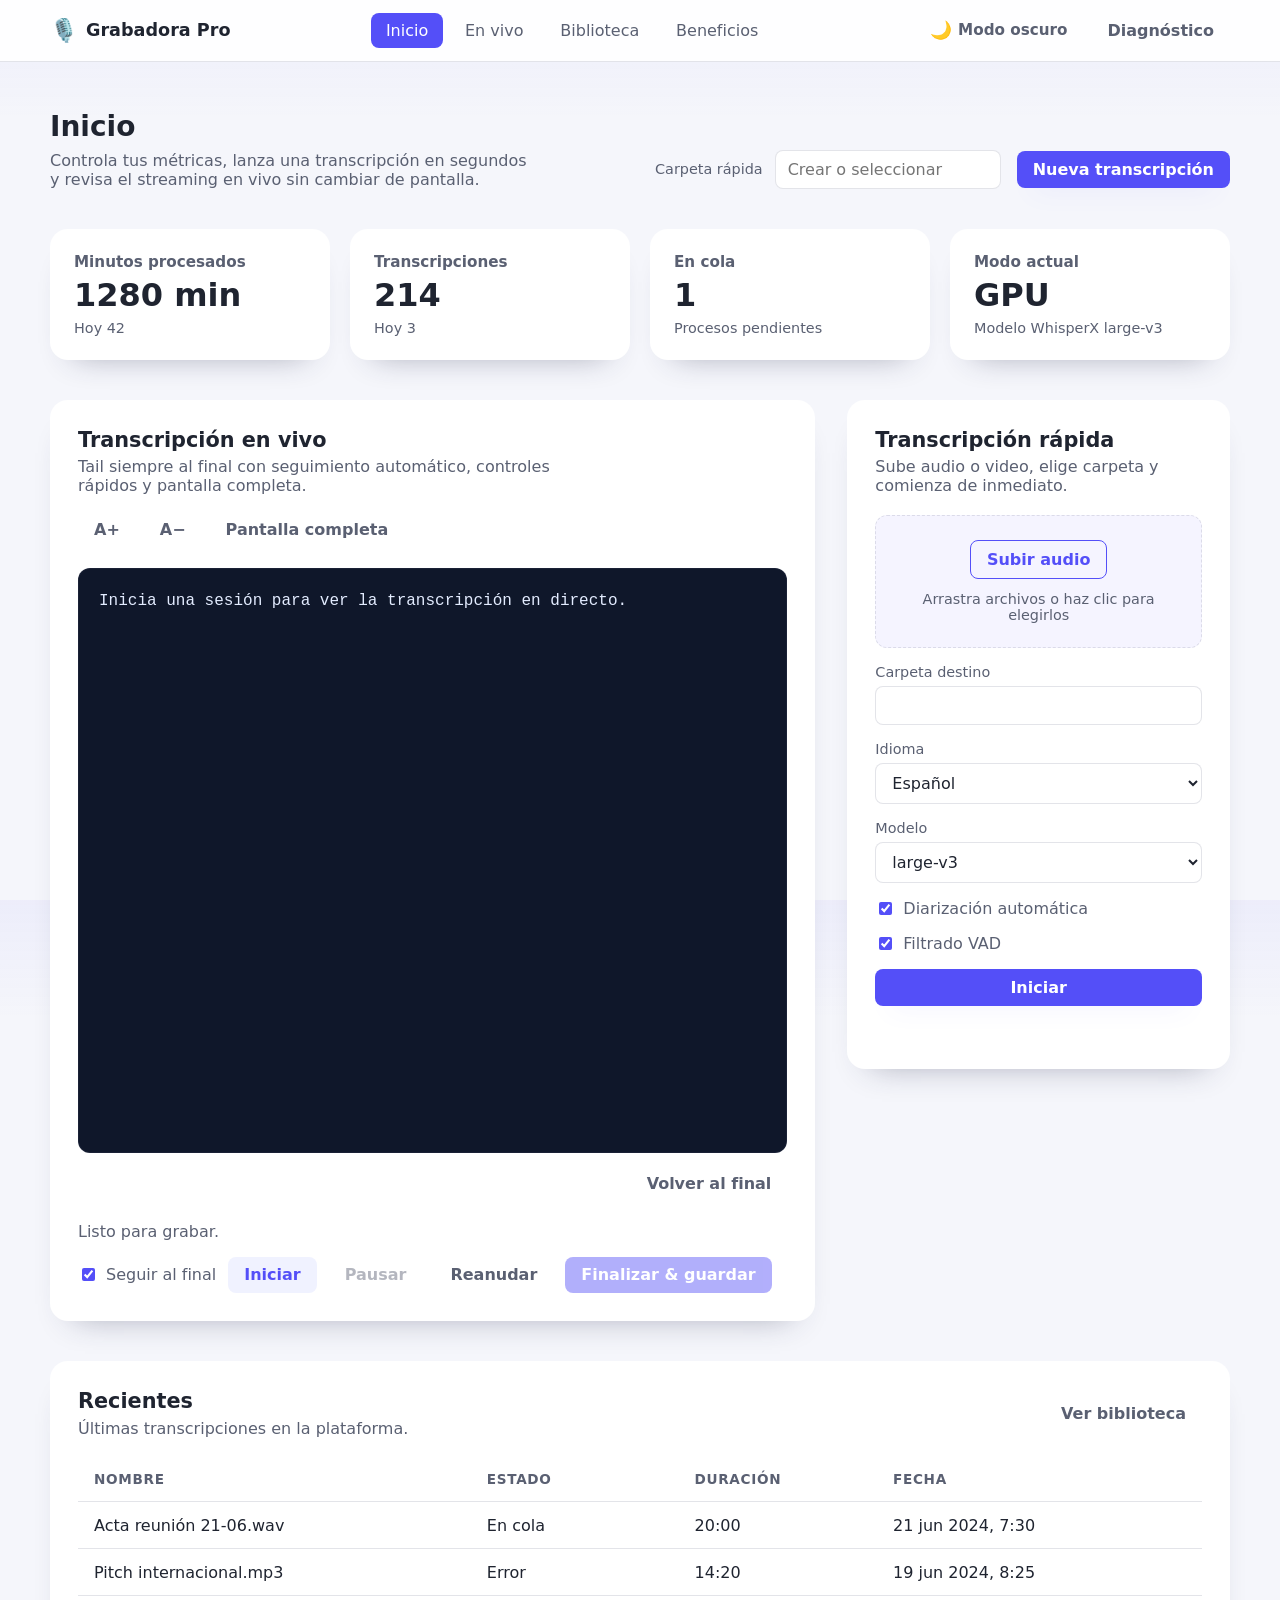
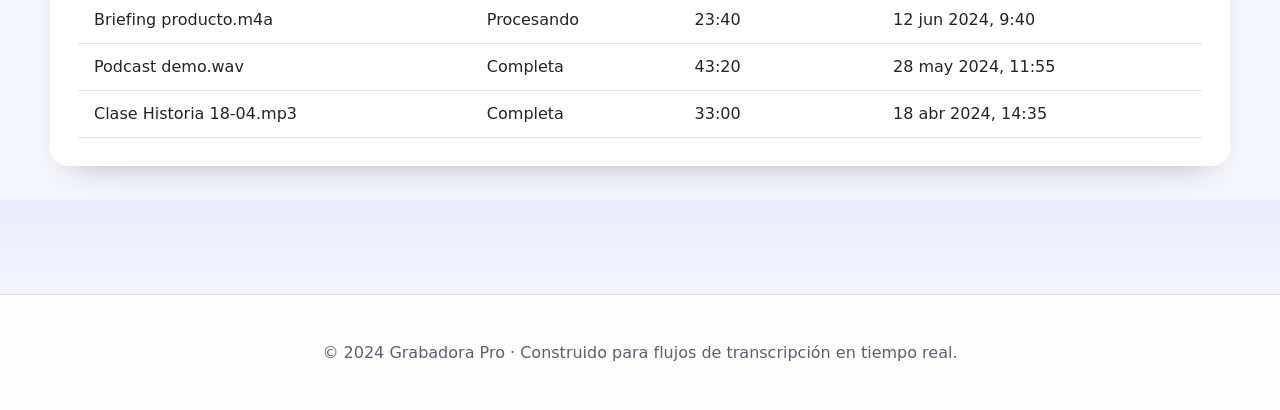
==== frontend/index.html @ df3595b2 "Harden live controls wiring" ====
<!DOCTYPE html>
<html lang="es">
  <head>
    <meta charset="UTF-8" />
    <meta name="viewport" content="width=device-width, initial-scale=1" />
    <title>Grabadora Pro</title>
    <script>
      (function () {
        try {
          var stored = localStorage.getItem('grabadora:theme');
          var prefers = window.matchMedia('(prefers-color-scheme: dark)').matches;
          var theme = stored || (prefers ? 'dark' : 'light');
          if (theme === 'dark') {
            document.documentElement.classList.add('dark');
          } else {
            document.documentElement.classList.remove('dark');
          }
          document.documentElement.dataset.theme = theme;
        } catch (error) {
          document.documentElement.dataset.theme = 'light';
        }
      })();
    </script>
    <link rel="stylesheet" href="styles.css" />
  </head>
  <body>
    <header class="topbar">
      <div class="container topbar__inner">
        <button class="brand" data-route-target="home" type="button" aria-label="Volver al inicio">
          <span class="brand__mark" aria-hidden="true">🎙️</span>
          <span class="brand__name">Grabadora Pro</span>
        </button>
        <nav class="topbar__nav" aria-label="Navegación principal">
          <button class="nav-btn is-active" data-route-target="home" type="button">Inicio</button>
          <button class="nav-btn" data-route-target="live" type="button">En vivo</button>
          <button class="nav-btn" data-route-target="library" type="button">Biblioteca</button>
          <button class="nav-btn" data-route-target="benefits" type="button">Beneficios</button>
        </nav>
        <div class="topbar__extra">
          <button
            class="btn btn--ghost topbar__theme"
            id="theme-toggle"
            type="button"
            aria-pressed="false"
            aria-label="Cambiar tema"
          >
            <span class="theme-toggle__icon" data-theme-icon aria-hidden="true">🌙</span>
            <span class="theme-toggle__label" data-theme-label>Modo oscuro</span>
          </button>
          <button class="btn btn--ghost" id="open-diagnostics" type="button">Diagnóstico</button>
        </div>
      </div>
    </header>

    <main class="main">
      <section class="view view--active" data-route="home">
        <div class="container stack-lg">
          <header class="view-header">
            <div>
              <h1 class="view-title">Inicio</h1>
              <p class="view-subtitle">
                Controla tus métricas, lanza una transcripción en segundos y revisa el streaming en vivo sin cambiar de pantalla.
              </p>
            </div>
            <div class="view-header__actions">
              <label class="field field--inline" for="quick-folder">
                <span class="field__label">Carpeta rápida</span>
                <input
                  id="quick-folder"
                  class="field__input"
                  type="text"
                  list="folder-options"
                  placeholder="Crear o seleccionar"
                  autocomplete="off"
                />
              </label>
              <button class="btn btn--primary" id="home-new-transcription" type="button">Nueva transcripción</button>
            </div>
          </header>

          <section class="stats" aria-label="Estadísticas generales">
            <article class="stat-card">
              <h2 class="stat-card__label">Minutos procesados</h2>
              <p class="stat-card__value" data-stat="totalMinutes">—</p>
              <p class="stat-card__meta">Hoy <span data-stat="todayMinutes">—</span></p>
            </article>
            <article class="stat-card">
              <h2 class="stat-card__label">Transcripciones</h2>
              <p class="stat-card__value" data-stat="totalCount">—</p>
              <p class="stat-card__meta">Hoy <span data-stat="todayCount">—</span></p>
            </article>
            <article class="stat-card">
              <h2 class="stat-card__label">En cola</h2>
              <p class="stat-card__value" data-stat="queue">—</p>
              <p class="stat-card__meta">Procesos pendientes</p>
            </article>
            <article class="stat-card">
              <h2 class="stat-card__label">Modo actual</h2>
              <p class="stat-card__value" data-stat="mode">—</p>
              <p class="stat-card__meta">Modelo <span data-stat="model">—</span></p>
            </article>
          </section>

          <div class="home-grid">
            <article class="panel live-panel" id="home-live-panel" aria-labelledby="home-live-heading">
              <header class="panel__header">
                <div>
                  <h2 class="panel__title" id="home-live-heading">Transcripción en vivo</h2>
                  <p class="panel__subtitle">
                    Tail siempre al final con seguimiento automático, controles rápidos y pantalla completa.
                  </p>
                </div>
                <div class="panel__actions">
                  <button class="btn btn--ghost" type="button" id="home-live-font-increase" aria-label="Aumentar texto">A+</button>
                  <button class="btn btn--ghost" type="button" id="home-live-font-decrease" aria-label="Reducir texto">A−</button>
                  <button class="btn btn--ghost" type="button" id="home-live-fullscreen" data-fullscreen-target="home-live-panel">
                    Pantalla completa
                  </button>
                </div>
              </header>
              <div class="live-panel__body">
                <div class="live-tail" id="home-live-tail" data-tail>
                  <pre class="live-tail__text" id="home-live-text">Inicia una sesión para ver la transcripción en directo.</pre>
                </div>
                <button class="btn btn--ghost live-return" id="home-live-return" type="button" hidden>Volver al final</button>
              </div>
              <footer class="live-panel__footer">
                <div class="live-panel__status" id="home-live-status">Listo para grabar.</div>
                <div class="live-panel__controls">
                  <label class="toggle" for="home-live-follow">
                    <input id="home-live-follow" type="checkbox" checked />
                    <span>Seguir al final</span>
                  </label>
                  <button class="btn btn--secondary" id="home-live-start" data-live-control="start" type="button">
                    Iniciar
                  </button>
                  <button class="btn btn--ghost" id="home-live-pause" data-live-control="pause" type="button" disabled>
                    Pausar
                  </button>
                  <button class="btn btn--ghost" id="home-live-resume" data-live-control="resume" type="button" hidden>
                    Reanudar
                  </button>
                  <button class="btn btn--primary" id="home-live-finish" data-live-control="finish" type="button" disabled>
                    Finalizar &amp; guardar
                  </button>
                </div>
              </footer>
            </article>

            <aside class="panel upload-panel" aria-labelledby="upload-heading">
              <header class="panel__header">
                <div>
                  <h2 class="panel__title" id="upload-heading">Transcripción rápida</h2>
                  <p class="panel__subtitle">Sube audio o video, elige carpeta y comienza de inmediato.</p>
                </div>
              </header>
              <form class="upload-form" id="upload-form">
                <div class="dropzone" id="upload-dropzone">
                  <input id="upload-input" type="file" accept="audio/*,video/*" hidden multiple />
                  <button class="btn btn--outline" id="upload-trigger" type="button">Subir audio</button>
                  <p class="dropzone__hint">Arrastra archivos o haz clic para elegirlos</p>
                </div>
                <ul class="upload-list" id="upload-file-list" hidden></ul>
                <div class="field">
                  <label class="field__label" for="upload-folder">Carpeta destino</label>
                  <input id="upload-folder" class="field__input" type="text" list="folder-options" required />
                </div>
                <div class="field-grid">
                  <label class="field">
                    <span class="field__label">Idioma</span>
                    <select id="upload-language" class="field__input">
                      <option value="">Automático</option>
                      <option value="es" selected>Español</option>
                      <option value="en">Inglés</option>
                    </select>
                  </label>
                  <label class="field">
                    <span class="field__label">Modelo</span>
                    <select id="upload-model" class="field__input">
                      <option value="large-v3" selected>large-v3</option>
                      <option value="small">small</option>
                    </select>
                  </label>
                </div>
                <label class="toggle" for="upload-diarization">
                  <input id="upload-diarization" type="checkbox" checked />
                  <span>Diarización automática</span>
                </label>
                <label class="toggle" for="upload-vad">
                  <input id="upload-vad" type="checkbox" checked />
                  <span>Filtrado VAD</span>
                </label>
                <button class="btn btn--primary" type="submit">Iniciar</button>
                <progress
                  id="upload-progress"
                  class="upload-progress"
                  value="0"
                  max="100"
                  aria-label="Progreso de subida"
                  hidden
                ></progress>
                <div class="form-feedback" id="upload-feedback" role="status"></div>
              </form>
            </aside>
          </div>

          <section class="panel recent-panel" aria-labelledby="recent-heading">
            <header class="panel__header">
              <div>
                <h2 class="panel__title" id="recent-heading">Recientes</h2>
                <p class="panel__subtitle">Últimas transcripciones en la plataforma.</p>
              </div>
              <button class="btn btn--ghost" type="button" data-route-target="library">Ver biblioteca</button>
            </header>
            <div class="table-wrapper">
              <table class="table" aria-describedby="recent-heading">
                <thead>
                  <tr>
                    <th scope="col">Nombre</th>
                    <th scope="col">Estado</th>
                    <th scope="col">Duración</th>
                    <th scope="col">Fecha</th>
                  </tr>
                </thead>
                <tbody id="recent-table-body">
                  <tr>
                    <td colspan="4">No hay transcripciones recientes.</td>
                  </tr>
                </tbody>
              </table>
            </div>
          </section>
        </div>
      </section>

      <section class="view" data-route="library" hidden>
        <div class="container library-grid">
          <header class="view-header">
            <div>
              <nav class="breadcrumbs" aria-label="Rastro de navegación">
                <ol id="library-breadcrumbs">
                  <li><button class="link" type="button" data-route-target="home">Inicio</button></li>
                  <li aria-current="page">Biblioteca</li>
                </ol>
              </nav>
              <h1 class="view-title">Biblioteca</h1>
              <p class="view-subtitle">Explora carpetas, filtra procesos y organiza tus transcripciones.</p>
            </div>
            <div class="view-header__actions">
              <button class="btn btn--primary" id="library-create-folder" type="button">Crear carpeta</button>
              <button class="btn btn--ghost" id="library-rename-folder" type="button">Renombrar</button>
              <button class="btn btn--ghost" id="library-move-folder" type="button">Mover</button>
              <button class="btn btn--destructive" id="library-delete-folder" type="button">Eliminar</button>
            </div>
          </header>

          <div class="library-columns">
            <aside class="panel" aria-label="Árbol de carpetas">
              <header class="panel__header">
                <h2 class="panel__title">Carpetas</h2>
                <p class="panel__subtitle">Selecciona o crea una nueva carpeta.</p>
              </header>
              <div class="folder-tree" id="folder-tree">No hay carpetas disponibles.</div>
            </aside>

            <div class="library-content">
              <section class="panel" aria-labelledby="library-filters-heading">
                <header class="panel__header">
                  <h2 class="panel__title" id="library-filters-heading">Filtros</h2>
                </header>
                <div class="filter-grid">
                  <label class="field">
                    <span class="field__label">Estado</span>
                    <select id="filter-status" class="field__input">
                      <option value="all">Todos</option>
                      <option value="queued">En cola</option>
                      <option value="processing">Procesando</option>
                      <option value="completed">Completa</option>
                      <option value="error">Error</option>
                    </select>
                  </label>
                  <label class="field">
                    <span class="field__label">Idioma</span>
                    <select id="filter-language" class="field__input">
                      <option value="all">Todos</option>
                      <option value="es">Español</option>
                      <option value="en">Inglés</option>
                    </select>
                  </label>
                  <label class="field">
                    <span class="field__label">Modelo</span>
                    <select id="filter-model" class="field__input">
                      <option value="all">Todos</option>
                      <option value="large-v3">large-v3</option>
                      <option value="small">small</option>
                    </select>
                  </label>
                  <label class="field">
                    <span class="field__label">Buscar</span>
                    <input id="filter-search" class="field__input" type="search" placeholder="Nombre o carpeta" />
                  </label>
                </div>
              </section>

              <section class="panel" aria-labelledby="library-table-heading">
                <header class="panel__header">
                  <div>
                    <h2 class="panel__title" id="library-table-heading">Transcripciones</h2>
                    <p class="panel__subtitle">Listado maestro-detalle con acciones rápidas.</p>
                  </div>
                </header>
                <div class="table-wrapper">
                  <table class="table" aria-describedby="library-table-heading">
                    <thead>
                      <tr>
                        <th scope="col">Nombre</th>
                        <th scope="col">Estado</th>
                        <th scope="col">Duración</th>
                        <th scope="col">Fecha</th>
                        <th scope="col">Carpeta</th>
                        <th scope="col">Acciones</th>
                      </tr>
                    </thead>
                    <tbody id="library-table-body">
                      <tr>
                        <td colspan="6">No hay transcripciones para mostrar.</td>
                      </tr>
                    </tbody>
                  </table>
                </div>
              </section>
            </div>
          </div>
        </div>
      </section>

      <section class="view" data-route="live" hidden>
        <div class="container stack-lg">
          <header class="view-header">
            <div>
              <h1 class="view-title">Centro en vivo</h1>
              <p class="view-subtitle">Configura idioma, modelo y carpeta destino mientras visualizas el tail en tiempo real.</p>
            </div>
          </header>

          <div class="live-screen">
            <section class="panel live-config" aria-labelledby="live-config-heading">
              <header class="panel__header">
                <h2 class="panel__title" id="live-config-heading">Configuración</h2>
              </header>
              <div class="field-grid">
                <label class="field">
                  <span class="field__label">Idioma</span>
                  <select id="live-language" class="field__input">
                    <option value="">Automático</option>
                    <option value="es" selected>Español</option>
                    <option value="en">Inglés</option>
                  </select>
                </label>
                <label class="field">
                  <span class="field__label">Modelo</span>
                  <select id="live-model" class="field__input">
                    <option value="large-v3" selected>large-v3</option>
                    <option value="small">small</option>
                  </select>
                </label>
                <label class="field">
                  <span class="field__label">GPU/CPU</span>
                  <select id="live-device" class="field__input">
                    <option value="gpu" selected>GPU</option>
                    <option value="cpu">CPU</option>
                  </select>
                </label>
                <label class="field">
                  <span class="field__label">Carpeta destino</span>
                  <input id="live-folder" class="field__input" type="text" list="folder-options" />
                </label>
              </div>
              <div class="live-kpis">
                <div>
                  <span class="live-kpis__label">Palabras/min</span>
                  <span class="live-kpis__value" data-live-kpi="wpm">0</span>
                </div>
                <div>
                  <span class="live-kpis__label">Latencia</span>
                  <span class="live-kpis__value" data-live-kpi="latency">0 ms</span>
                </div>
                <div>
                  <span class="live-kpis__label">Chunks perdidos</span>
                  <span class="live-kpis__value" data-live-kpi="dropped">0</span>
                </div>
              </div>
              <div class="live-config__actions">
                <button class="btn btn--secondary" id="live-start" type="button">Iniciar</button>
                <button class="btn btn--ghost" id="live-pause" type="button" disabled>Pausar</button>
                <button class="btn btn--ghost" id="live-resume" type="button" hidden>Reanudar</button>
                <button class="btn btn--primary" id="live-finish" type="button" disabled>Finalizar &amp; guardar</button>
              </div>
            </section>

            <section class="panel live-view" id="live-view" aria-labelledby="live-view-heading">
              <header class="panel__header">
                <div>
                  <h2 class="panel__title" id="live-view-heading">Visor en vivo</h2>
                  <p class="panel__subtitle">Seguimiento automático con control de segmentos visibles.</p>
                </div>
                <div class="panel__actions">
                  <label class="field field--inline" for="live-tail-size">
                    <span class="field__label">Segmentos</span>
                    <select id="live-tail-size" class="field__input field__input--sm">
                      <option value="50">50</option>
                      <option value="200" selected>200</option>
                      <option value="500">500</option>
                      <option value="1000">1000</option>
                    </select>
                  </label>
                  <button class="btn btn--ghost" type="button" id="live-font-plus" aria-label="Aumentar texto">A+</button>
                  <button class="btn btn--ghost" type="button" id="live-font-minus" aria-label="Reducir texto">A−</button>
                  <button class="btn btn--ghost" type="button" id="live-fullscreen" data-fullscreen-target="live-view">
                    Pantalla completa
                  </button>
                </div>
              </header>
              <div class="live-view__body">
                <div class="live-tail" id="live-stream" data-tail>
                  <pre class="live-tail__text" id="live-stream-text">Conecta el micro para comenzar.</pre>
                </div>
                <button class="btn btn--ghost live-return" id="live-return" type="button" hidden>Volver al final</button>
              </div>
              <footer class="live-view__footer">
                <label class="toggle" for="live-follow">
                  <input id="live-follow" type="checkbox" checked />
                  <span>Seguir al final</span>
                </label>
              </footer>
            </section>
          </div>
        </div>
      </section>

      <section class="view" data-route="job" hidden>
        <div class="container stack-lg">
          <header class="view-header">
            <div>
              <nav class="breadcrumbs" aria-label="Rastro de navegación">
                <ol id="job-breadcrumbs">
                  <li><button class="link" type="button" data-route-target="home">Inicio</button></li>
                  <li><button class="link" type="button" data-route-target="library">Biblioteca</button></li>
                  <li aria-current="page">Detalle</li>
                </ol>
              </nav>
              <h1 class="view-title" id="job-title">Selecciona un proceso</h1>
              <p class="view-subtitle" id="job-subtitle">Verás aquí el texto consolidado y sus acciones.</p>
            </div>
            <div class="view-header__actions">
              <button class="btn btn--ghost" id="job-move" type="button" disabled>Mover carpeta</button>
            </div>
          </header>

          <div class="job-grid">
            <section class="panel job-text" aria-labelledby="job-text-heading">
              <header class="panel__header">
                <div>
                  <h2 class="panel__title" id="job-text-heading">Texto completo</h2>
                  <p class="panel__subtitle">Streaming incremental con seguimiento automático.</p>
                </div>
                <div class="panel__actions">
                  <label class="field field--inline" for="job-tail-size">
                    <span class="field__label">Segmentos</span>
                    <select id="job-tail-size" class="field__input field__input--sm">
                      <option value="50">50</option>
                      <option value="200" selected>200</option>
                      <option value="500">500</option>
                      <option value="1000">1000</option>
                    </select>
                  </label>
                </div>
              </header>
              <div class="job-text__body">
                <div class="live-tail job-tail" id="job-tail" data-tail>
                  <pre class="live-tail__text" id="job-text-content">Elige una transcripción para verla aquí.</pre>
                </div>
                <button class="btn btn--ghost live-return" id="job-return" type="button" hidden>Volver al final</button>
              </div>
              <footer class="job-text__footer">
                <label class="toggle" for="job-follow">
                  <input id="job-follow" type="checkbox" checked />
                  <span>Seguir al final</span>
                </label>
                <div class="job-actions">
                  <button class="btn btn--secondary" id="job-copy" type="button" disabled>Copiar texto</button>
                  <button class="btn btn--ghost" id="job-download-txt" type="button" disabled>Descargar .txt</button>
                  <button class="btn btn--ghost" id="job-download-srt" type="button" disabled>Descargar .srt</button>
                  <button class="btn btn--ghost" id="job-export-md" type="button" disabled>Exportar Markdown</button>
                </div>
              </footer>
            </section>

            <aside class="panel job-meta" aria-labelledby="job-meta-heading">
              <header class="panel__header">
                <h2 class="panel__title" id="job-meta-heading">Metadatos</h2>
              </header>
              <dl class="meta-grid" id="job-meta">
                <div>
                  <dt>Estado</dt>
                  <dd id="job-status">—</dd>
                </div>
                <div>
                  <dt>Carpeta</dt>
                  <dd id="job-folder">—</dd>
                </div>
                <div>
                  <dt>Duración</dt>
                  <dd id="job-duration">—</dd>
                </div>
                <div>
                  <dt>Idioma</dt>
                  <dd id="job-language">—</dd>
                </div>
                <div>
                  <dt>Modelo</dt>
                  <dd id="job-model">—</dd>
                </div>
                <div>
                  <dt>WER estimada</dt>
                  <dd id="job-wer">—</dd>
                </div>
              </dl>
              <div class="job-links">
                <a class="link" id="job-audio" href="#" target="_blank" rel="noopener" hidden>Audio original</a>
                <a class="link" id="job-logs" href="#" target="_blank" rel="noopener" hidden>Ver logs</a>
              </div>
            </aside>
          </div>
        </div>
      </section>

      <section class="view" data-route="benefits" hidden>
        <div class="container stack-lg">
          <header class="view-header">
            <div>
              <h1 class="view-title">Beneficios</h1>
              <p class="view-subtitle">Conoce el valor de los planes premium y extras de productividad.</p>
            </div>
          </header>
          <section class="panel" aria-labelledby="benefits-heading">
            <header class="panel__header">
              <h2 class="panel__title" id="benefits-heading">Planes y ventajas</h2>
            </header>
            <ul class="benefits-list" id="benefits-list">
              <li>Resúmenes IA listos para compartir.</li>
              <li>Exportaciones en Markdown, TXT y SRT con un clic.</li>
              <li>Colaboración con carpetas compartidas y enlaces seguros.</li>
            </ul>
          </section>
          <section class="panel" aria-labelledby="pricing-heading">
            <header class="panel__header">
              <h2 class="panel__title" id="pricing-heading">Servicios premium disponibles</h2>
              <p class="panel__subtitle">
                Recupera los planes Estudiante, Starter y Pro con todas sus ventajas y compártelos con tu equipo.
              </p>
            </header>
            <div class="pricing-grid" id="pricing-grid" role="list"></div>
          </section>
          <section class="panel" aria-labelledby="prompt-heading">
            <header class="panel__header">
              <div>
                <h2 class="panel__title" id="prompt-heading">Prompt recomendado para mejoras</h2>
                <p class="panel__subtitle">
                  Copia este prompt cuando necesites que Codex mantenga la app al día con los requerimientos críticos.
                </p>
              </div>
              <div class="panel__actions">
                <button class="btn btn--ghost" id="copy-prompt" type="button">Copiar prompt</button>
              </div>
            </header>
            <textarea
              id="codex-prompt"
              class="prompt-text"
              rows="12"
              readonly
              aria-label="Prompt listo para copiar"
            ></textarea>
          </section>
        </div>
      </section>
    </main>

    <footer class="footer">
      <div class="container">
        <p>© 2024 Grabadora Pro · Construido para flujos de transcripción en tiempo real.</p>
      </div>
    </footer>

    <datalist id="folder-options"></datalist>

    <template id="folder-node-template">
      <details class="folder-node">
        <summary>
          <button type="button" class="folder-node__button"></button>
        </summary>
        <div class="folder-node__children"></div>
      </details>
    </template>

    <script type="module" src="app.js"></script>
  </body>
</html>
---- frontend/styles.css ----
:root {
  color-scheme: light;
  --bg: #f5f6fb;
  --surface: #ffffff;
  --surface-alt: #f0f2ff;
  --border: rgba(84, 87, 120, 0.16);
  --border-strong: rgba(84, 87, 120, 0.32);
  --text: #1f2430;
  --text-soft: #5a6072;
  --primary: #544ff8;
  --primary-strong: #3b37d4;
  --primary-soft: rgba(84, 79, 248, 0.08);
  --danger: #e5484d;
  --shadow: 0 18px 32px -24px rgba(39, 44, 77, 0.45);
  --radius-lg: 18px;
  --radius-md: 12px;
  --radius-sm: 8px;
  --mono: "IBM Plex Mono", "SFMono-Regular", Consolas, "Liberation Mono", Menlo, monospace;
  --font: "Inter", "SF Pro Text", "Segoe UI", system-ui, -apple-system, BlinkMacSystemFont, "Helvetica Neue", sans-serif;
  --live-bg: #0f172a;
  --live-text: #e3ecff;
  --job-bg: #111827;
  --dropzone-bg: rgba(84, 79, 248, 0.06);
  --dropzone-bg-active: rgba(84, 79, 248, 0.12);
  --prompt-bg: #eef0ff;
  --prompt-border: rgba(84, 87, 120, 0.3);
}

html.dark {
  color-scheme: dark;
  --bg: #0b1220;
  --surface: #11172a;
  --surface-alt: #17203a;
  --border: rgba(197, 206, 255, 0.16);
  --border-strong: rgba(197, 206, 255, 0.28);
  --text: #e6ebff;
  --text-soft: rgba(230, 235, 255, 0.72);
  --primary: #8f88ff;
  --primary-strong: #7068ff;
  --primary-soft: rgba(143, 136, 255, 0.22);
  --danger: #f06272;
  --shadow: 0 18px 44px -24px rgba(3, 6, 20, 0.75);
  --live-bg: #151f38;
  --live-text: #f2f4ff;
  --job-bg: #1b2540;
  --dropzone-bg: rgba(143, 136, 255, 0.12);
  --dropzone-bg-active: rgba(143, 136, 255, 0.24);
  --prompt-bg: #1a233d;
  --prompt-border: rgba(197, 206, 255, 0.24);
}

*,
*::before,
*::after {
  box-sizing: border-box;
}

html,
body {
  height: 100%;
}

body {
  margin: 0;
  font-family: var(--font);
  background: linear-gradient(180deg, rgba(84, 79, 248, 0.05), transparent 120px), var(--bg);
  color: var(--text);
}

html.dark body {
  background: linear-gradient(180deg, rgba(111, 118, 241, 0.12), transparent 140px), var(--bg);
}

a {
  color: var(--primary);
}

a:not([class]) {
  text-decoration: underline;
}

a:hover {
  color: var(--primary-strong);
}

button,
input,
select,
textarea {
  font: inherit;
  color: inherit;
}

button {
  cursor: pointer;
}

.container {
  width: min(1180px, 100% - 2.5rem);
  margin: 0 auto;
}

.stack-lg {
  display: flex;
  flex-direction: column;
  gap: 2.5rem;
  padding: 3rem 0 4rem;
}

.topbar {
  position: sticky;
  top: 0;
  z-index: 20;
  background: rgba(255, 255, 255, 0.92);
  backdrop-filter: blur(16px);
  border-bottom: 1px solid var(--border);
}

html.dark .topbar {
  background: rgba(17, 23, 42, 0.92);
}

.topbar__inner {
  display: flex;
  align-items: center;
  justify-content: space-between;
  gap: 1.5rem;
  padding: 0.75rem 0;
}

.brand {
  display: inline-flex;
  align-items: center;
  gap: 0.5rem;
  font-weight: 600;
  color: inherit;
  background: none;
  border: none;
  padding: 0;
}

.brand:hover,
.brand:focus-visible {
  color: var(--primary);
}

.brand:focus-visible {
  outline: 2px solid var(--primary);
  outline-offset: 3px;
}

.brand__mark {
  font-size: 1.4rem;
}

.brand__name {
  font-size: 1.1rem;
}

.topbar__nav {
  display: flex;
  gap: 0.5rem;
}

.nav-btn {
  display: inline-flex;
  align-items: center;
  border: none;
  background: transparent;
  padding: 0.5rem 0.9rem;
  border-radius: var(--radius-sm);
  color: var(--text-soft);
  text-decoration: none;
  font-weight: 500;
  cursor: pointer;
  transition: background 0.2s ease, color 0.2s ease;
}

.nav-btn:hover,
.nav-btn:focus-visible {
  background: var(--primary-soft);
  color: var(--primary);
}

.nav-btn.is-active {
  background: var(--primary);
  color: white;
}

.topbar__extra {
  display: flex;
  align-items: center;
  gap: 0.5rem;
}

.topbar__theme {
  display: inline-flex;
  align-items: center;
  gap: 0.35rem;
}

.theme-toggle__icon {
  font-size: 1.1rem;
  line-height: 1;
}

.theme-toggle__label {
  font-size: 0.95rem;
}

.main {
  padding-bottom: 4rem;
}

.view {
  display: none;
}

.view.view--active {
  display: block;
}

.view-header {
  display: flex;
  flex-wrap: wrap;
  align-items: flex-end;
  justify-content: space-between;
  gap: 1.5rem;
}

.view-title {
  margin: 0;
  font-size: clamp(1.75rem, 2vw, 2.2rem);
}

.view-subtitle {
  margin: 0.5rem 0 0;
  max-width: 48ch;
  color: var(--text-soft);
}

.view-header__actions {
  display: flex;
  flex-wrap: wrap;
  gap: 1rem;
  align-items: center;
}

.stats {
  display: grid;
  grid-template-columns: repeat(auto-fit, minmax(200px, 1fr));
  gap: 1.25rem;
}

.stat-card {
  background: var(--surface);
  border-radius: var(--radius-lg);
  padding: 1.5rem;
  box-shadow: var(--shadow);
  display: grid;
  gap: 0.35rem;
}

.stat-card__label {
  margin: 0;
  color: var(--text-soft);
  font-size: 0.95rem;
}

.stat-card__value {
  font-size: 2rem;
  margin: 0;
  font-weight: 600;
}

.stat-card__meta {
  margin: 0;
  font-size: 0.9rem;
  color: var(--text-soft);
}

.home-grid {
  display: grid;
  grid-template-columns: repeat(auto-fit, minmax(280px, 1fr));
  gap: 2rem;
  align-items: start;
}

.home-grid > .live-panel {
  grid-column: span 2;
}

@media (min-width: 960px) {
  .home-grid {
    grid-template-columns: minmax(0, 2fr) minmax(0, 1fr);
  }
  .home-grid > .live-panel {
    grid-column: 1 / span 1;
  }
}

.panel {
  background: var(--surface);
  border-radius: var(--radius-lg);
  box-shadow: var(--shadow);
  display: flex;
  flex-direction: column;
  gap: 1.25rem;
  padding: 1.75rem;
}

.panel__header {
  display: flex;
  flex-wrap: wrap;
  align-items: center;
  justify-content: space-between;
  gap: 1rem;
}

.panel__title {
  margin: 0;
  font-size: 1.3rem;
}

.panel__subtitle {
  margin: 0.35rem 0 0;
  color: var(--text-soft);
  max-width: 50ch;
}

.panel__actions {
  display: flex;
  align-items: center;
  gap: 0.5rem;
}

.live-panel__body,
.live-view__body,
.job-text__body {
  position: relative;
  display: flex;
  flex-direction: column;
  gap: 0.75rem;
}

.live-tail {
  border: 1px solid var(--border);
  border-radius: var(--radius-md);
  padding: 1.25rem;
  background: var(--live-bg);
  color: var(--live-text);
  font-family: var(--mono);
  font-size: 1rem;
  line-height: 1.6;
  overflow-y: auto;
  min-height: clamp(320px, 65vh, 820px);
}

.live-panel .live-tail {
  height: clamp(320px, 65vh, 820px);
}

.live-view .live-tail {
  height: min(78vh, 900px);
}

.job-tail {
  min-height: clamp(320px, 60vh, 760px);
  background: var(--job-bg);
}

.live-tail__text {
  white-space: pre-wrap;
  margin: 0;
}

.live-return {
  align-self: flex-end;
}

.live-panel__footer,
.live-view__footer,
.job-text__footer {
  display: flex;
  flex-wrap: wrap;
  align-items: center;
  justify-content: space-between;
  gap: 1rem;
}

.live-panel__controls,
.job-actions {
  display: flex;
  flex-wrap: wrap;
  gap: 0.75rem;
  align-items: center;
}

.live-panel__status {
  color: var(--text-soft);
}

.btn {
  border: none;
  border-radius: var(--radius-sm);
  padding: 0.55rem 1rem;
  font-weight: 600;
  display: inline-flex;
  align-items: center;
  justify-content: center;
  gap: 0.4rem;
  transition: transform 0.15s ease, box-shadow 0.15s ease, background 0.15s ease;
}

.btn:disabled {
  opacity: 0.45;
  pointer-events: none;
}

.btn:focus-visible {
  outline: 2px solid var(--primary);
  outline-offset: 3px;
}

.btn--primary {
  background: var(--primary);
  color: #fff;
  box-shadow: 0 14px 24px -18px var(--primary);
}

.btn--primary:hover {
  background: var(--primary-strong);
}

.btn--secondary {
  background: var(--surface-alt);
  color: var(--primary);
}

.btn--ghost {
  background: transparent;
  color: var(--text-soft);
}

.btn--ghost:hover {
  background: var(--primary-soft);
  color: var(--primary);
}

.btn--destructive {
  background: var(--danger);
  color: #fff;
}

.btn--outline {
  background: transparent;
  color: var(--primary);
  border: 1px solid currentColor;
}

.field {
  display: grid;
  gap: 0.4rem;
  min-width: 0;
}

.field--inline {
  flex-direction: row;
  align-items: center;
  display: inline-flex;
  gap: 0.75rem;
}

.field__label {
  font-size: 0.9rem;
  color: var(--text-soft);
}

.field__input {
  border: 1px solid var(--border);
  border-radius: var(--radius-sm);
  padding: 0.55rem 0.75rem;
  background: white;
  min-width: 0;
}

.field__input:focus {
  outline: 2px solid var(--primary);
  outline-offset: 1px;
}

.field__input--sm {
  padding: 0.35rem 0.6rem;
}

.field-grid {
  display: grid;
  grid-template-columns: repeat(auto-fit, minmax(200px, 1fr));
  gap: 1rem;
}

.toggle {
  display: inline-flex;
  align-items: center;
  gap: 0.5rem;
  color: var(--text-soft);
}

.toggle input {
  accent-color: var(--primary);
}

.dropzone {
  display: grid;
  gap: 0.75rem;
  padding: 1.5rem;
  border: 1px dashed var(--border);
  border-radius: var(--radius-md);
  justify-items: center;
  text-align: center;
  background: var(--dropzone-bg);
}

.dropzone--active {
  border-color: var(--primary);
  background: var(--dropzone-bg-active);
}

.dropzone__hint {
  margin: 0;
  font-size: 0.9rem;
  color: var(--text-soft);
}

.upload-list {
  list-style: none;
  margin: 0;
  padding: 0.75rem 1rem;
  border-radius: var(--radius-md);
  border: 1px solid var(--border);
  background: var(--surface-alt);
  display: grid;
  gap: 0.35rem;
}

.upload-list[hidden] {
  display: none;
}

.upload-list li {
  display: flex;
  justify-content: space-between;
  gap: 0.5rem;
  font-size: 0.9rem;
}

.upload-list li span:last-child {
  color: var(--text-soft);
  font-variant-numeric: tabular-nums;
}

.upload-form {
  display: grid;
  gap: 1rem;
}

.upload-progress {
  width: 100%;
  height: 0.65rem;
  border-radius: 999px;
  appearance: none;
  background: var(--surface-alt);
  overflow: hidden;
  margin-top: 0.25rem;
}

.upload-progress::-webkit-progress-bar {
  background: var(--surface-alt);
  border-radius: 999px;
}

.upload-progress::-webkit-progress-value {
  background: var(--primary);
  border-radius: 999px;
}

.upload-progress::-moz-progress-bar {
  background: var(--primary);
  border-radius: 999px;
}

.form-feedback {
  font-size: 0.9rem;
  min-height: 1.2rem;
}

.pricing-grid {
  display: grid;
  gap: 1.25rem;
}

@media (min-width: 960px) {
  .pricing-grid {
    grid-template-columns: repeat(3, minmax(0, 1fr));
  }
}

.pricing-card {
  border: 1px solid var(--border);
  border-radius: var(--radius-md);
  background: var(--surface-alt);
  padding: 1.5rem;
  display: flex;
  flex-direction: column;
  gap: 1rem;
}

.pricing-card__header {
  display: flex;
  flex-direction: column;
  gap: 0.25rem;
}

.pricing-card__title {
  margin: 0;
  font-size: 1.15rem;
}

.pricing-card__price {
  font-size: 2rem;
  font-weight: 600;
}

.pricing-card__price span {
  font-size: 0.9rem;
  font-weight: 400;
  color: var(--text-soft);
}

.pricing-card__list {
  margin: 0;
  padding-left: 1.1rem;
  display: grid;
  gap: 0.35rem;
  color: var(--text-soft);
}

.pricing-card__cta {
  margin-top: auto;
  display: inline-flex;
  align-self: flex-start;
  border: 1px solid var(--border);
  border-radius: var(--radius-sm);
  padding: 0.5rem 1rem;
  text-decoration: none;
  color: inherit;
  transition: border 0.2s ease, background 0.2s ease;
}

.pricing-card__cta:hover,
.pricing-card__cta:focus-visible {
  border-color: var(--primary);
  background: var(--primary-soft);
}

.prompt-text {
  width: 100%;
  border-radius: var(--radius-md);
  border: 1px solid var(--prompt-border);
  background: var(--prompt-bg);
  color: inherit;
  font-family: var(--mono);
  font-size: 0.9rem;
  padding: 1rem;
  resize: vertical;
}

.prompt-text:focus {
  outline: 2px solid var(--primary);
  outline-offset: 2px;
}

.table-wrapper {
  overflow-x: auto;
}

.table {
  width: 100%;
  border-collapse: collapse;
  min-width: 620px;
}

.table th,
.table td {
  padding: 0.85rem 1rem;
  border-bottom: 1px solid var(--border);
  text-align: left;
}

.table-empty {
  text-align: center;
  padding: 2.5rem 1rem;
  color: var(--text-soft);
  font-size: 0.95rem;
}

.table tbody tr:hover {
  background: rgba(84, 79, 248, 0.05);
  cursor: pointer;
}

.table-empty-row:hover {
  background: transparent;
  cursor: default;
}

.table th {
  font-size: 0.85rem;
  text-transform: uppercase;
  letter-spacing: 0.05em;
  color: var(--text-soft);
}

.recent-panel {
  padding: 1.75rem;
}

.library-grid {
  display: flex;
  flex-direction: column;
  gap: 2.5rem;
  padding: 3rem 0 4rem;
}

.library-columns {
  display: grid;
  gap: 2rem;
}

@media (min-width: 980px) {
  .library-columns {
    grid-template-columns: minmax(240px, 280px) minmax(0, 1fr);
  }
}

.library-content {
  display: grid;
  gap: 1.75rem;
}

.folder-tree {
  display: flex;
  flex-direction: column;
  gap: 0.75rem;
}

.folder-node {
  border-radius: var(--radius-sm);
  padding: 0.35rem 0.45rem;
  background: rgba(84, 79, 248, 0.04);
}

.folder-node__button {
  border: none;
  background: transparent;
  color: inherit;
  font-weight: 500;
  padding: 0.35rem 0.5rem;
  border-radius: var(--radius-sm);
}

.folder-node__button.is-current {
  background: var(--primary);
  color: #fff;
}

.folder-node__children {
  margin-left: 1.2rem;
  padding-left: 0.5rem;
  border-left: 1px dashed var(--border);
  display: flex;
  flex-direction: column;
  gap: 0.35rem;
}

.filter-grid {
  display: grid;
  grid-template-columns: repeat(auto-fit, minmax(180px, 1fr));
  gap: 1rem;
}

.live-screen {
  display: grid;
  gap: 2rem;
}

@media (min-width: 1080px) {
  .live-screen {
    grid-template-columns: minmax(260px, 340px) minmax(0, 1fr);
  }
}

.live-config__actions {
  display: flex;
  flex-wrap: wrap;
  gap: 0.75rem;
}

.live-kpis {
  display: flex;
  gap: 1rem;
  margin-top: 1rem;
}

.live-kpis__label {
  font-size: 0.8rem;
  color: var(--text-soft);
}

.live-kpis__value {
  font-size: 1.2rem;
  font-weight: 600;
}

.job-grid {
  display: grid;
  gap: 2rem;
}

@media (min-width: 1040px) {
  .job-grid {
    grid-template-columns: minmax(0, 1fr) minmax(260px, 320px);
  }
}

.meta-grid {
  display: grid;
  gap: 0.75rem;
}

.meta-grid div {
  display: grid;
  gap: 0.25rem;
}

.meta-grid dt {
  font-size: 0.8rem;
  color: var(--text-soft);
  text-transform: uppercase;
  letter-spacing: 0.04em;
}

.meta-grid dd {
  margin: 0;
  font-weight: 500;
}

.benefits-list {
  display: grid;
  gap: 0.75rem;
  margin: 0;
  padding-left: 1.2rem;
}

.breadcrumbs {
  font-size: 0.9rem;
  color: var(--text-soft);
}

.breadcrumbs ol {
  list-style: none;
  display: flex;
  gap: 0.5rem;
  padding: 0;
  margin: 0 0 0.75rem 0;
}

.breadcrumbs li::after {
  content: "/";
  margin-left: 0.5rem;
  color: var(--border-strong);
}

.breadcrumbs li:last-child::after {
  content: none;
}

.link {
  background: none;
  border: none;
  padding: 0;
  color: var(--primary);
  cursor: pointer;
}

.link:hover,
.link:focus-visible {
  text-decoration: underline;
}

.footer {
  border-top: 1px solid var(--border);
  padding: 2rem 0;
  background: rgba(255, 255, 255, 0.9);
  color: var(--text-soft);
  text-align: center;
}

.live-panel--fullscreen,
.live-view--fullscreen {
  position: fixed;
  inset: 1.5rem;
  z-index: 40;
  background: var(--surface);
  padding: 2rem;
}

.hidden {
  display: none !important;
}

@media (max-width: 640px) {
  .topbar__inner {
    flex-direction: column;
    align-items: flex-start;
  }
  .topbar__nav {
    width: 100%;
    flex-wrap: wrap;
  }
  .home-grid > .live-panel {
    grid-column: 1 / -1;
  }
  .stats {
    grid-template-columns: repeat(auto-fit, minmax(160px, 1fr));
  }
  .table {
    min-width: 100%;
  }
}
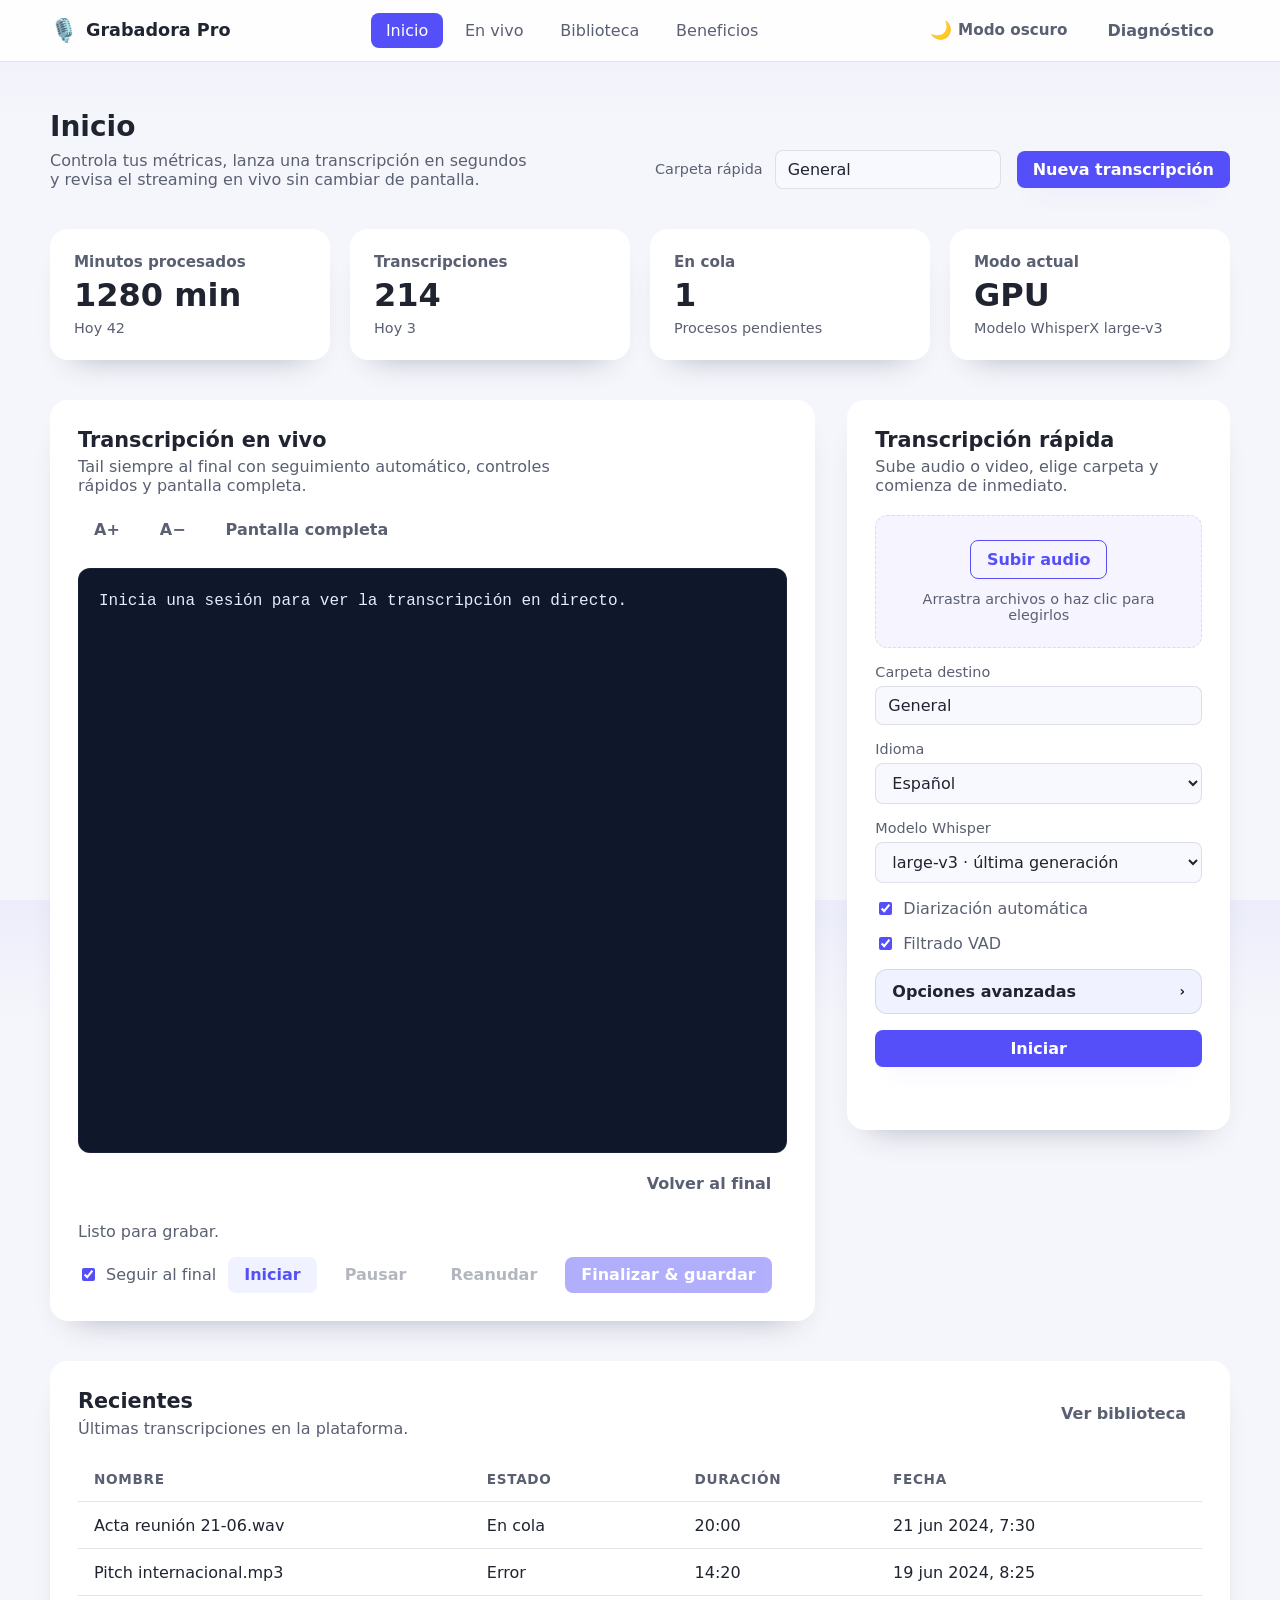
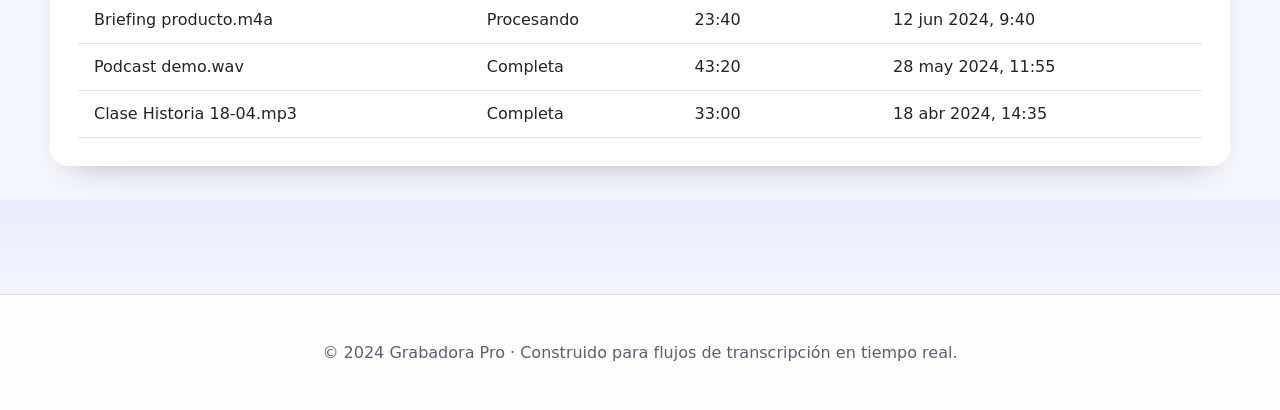
==== commit 18e220aa: "Fix SPA init regressions and harden live controls" ====
--- a/frontend/index.html
+++ b/frontend/index.html
@@ -175,11 +175,8 @@
                     </select>
                   </label>
                   <label class="field">
-                    <span class="field__label">Modelo</span>
-                    <select id="upload-model" class="field__input">
-                      <option value="large-v3" selected>large-v3</option>
-                      <option value="small">small</option>
-                    </select>
+                    <span class="field__label">Modelo Whisper</span>
+                    <select id="upload-model" class="field__input" data-default-model="large-v3"></select>
                   </label>
                 </div>
                 <label class="toggle" for="upload-diarization">
@@ -190,6 +187,17 @@
                   <input id="upload-vad" type="checkbox" checked />
                   <span>Filtrado VAD</span>
                 </label>
+                <details class="advanced" id="upload-advanced">
+                  <summary>Opciones avanzadas</summary>
+                  <div class="advanced__grid">
+                    <label class="field">
+                      <span class="field__label">Beam search</span>
+                      <select id="upload-beam" class="field__input" data-default-beam="4"></select>
+                    </label>
+                    <p class="advanced__hint" id="upload-beam-hint"></p>
+                  </div>
+                  <p class="advanced__note">El beam es cuántas alternativas de frase prueba el modelo. Un número alto mejora la precisión pero tarda más.</p>
+                </details>
                 <button class="btn btn--primary" type="submit">Iniciar</button>
                 <progress
                   id="upload-progress"
@@ -289,11 +297,9 @@
                   </label>
                   <label class="field">
                     <span class="field__label">Modelo</span>
-                    <select id="filter-model" class="field__input">
-                      <option value="all">Todos</option>
-                      <option value="large-v3">large-v3</option>
-                      <option value="small">small</option>
-                    </select>
+                  <select id="filter-model" class="field__input">
+                    <option value="all" selected>Todos</option>
+                  </select>
                   </label>
                   <label class="field">
                     <span class="field__label">Buscar</span>
@@ -358,11 +364,8 @@
                   </select>
                 </label>
                 <label class="field">
-                  <span class="field__label">Modelo</span>
-                  <select id="live-model" class="field__input">
-                    <option value="large-v3" selected>large-v3</option>
-                    <option value="small">small</option>
-                  </select>
+                  <span class="field__label">Modelo Whisper</span>
+                  <select id="live-model" class="field__input" data-default-model="turbo"></select>
                 </label>
                 <label class="field">
                   <span class="field__label">GPU/CPU</span>
@@ -396,6 +399,17 @@
                 <button class="btn btn--ghost" id="live-resume" type="button" hidden>Reanudar</button>
                 <button class="btn btn--primary" id="live-finish" type="button" disabled>Finalizar &amp; guardar</button>
               </div>
+              <details class="advanced advanced--inline">
+                <summary>Opciones avanzadas</summary>
+                <div class="advanced__grid">
+                  <label class="field">
+                    <span class="field__label">Beam search</span>
+                    <select id="live-beam" class="field__input" data-default-beam="2"></select>
+                  </label>
+                  <p class="advanced__hint" id="live-beam-hint"></p>
+                </div>
+                <p class="advanced__note">Beam controla cuántas hipótesis de texto explora el modelo. Más beam = más calidad, pero también más retardo.</p>
+              </details>
             </section>
 
             <section class="panel live-view" id="live-view" aria-labelledby="live-view-heading">
@@ -520,6 +534,10 @@
                 <div>
                   <dt>Modelo</dt>
                   <dd id="job-model">—</dd>
+                </div>
+                <div>
+                  <dt>Beam</dt>
+                  <dd id="job-beam">—</dd>
                 </div>
                 <div>
                   <dt>WER estimada</dt>
--- a/frontend/styles.css
+++ b/frontend/styles.css
@@ -3,6 +3,7 @@
   --bg: #f5f6fb;
   --surface: #ffffff;
   --surface-alt: #f0f2ff;
+  --input-bg: #f8f9ff;
   --border: rgba(84, 87, 120, 0.16);
   --border-strong: rgba(84, 87, 120, 0.32);
   --text: #1f2430;
@@ -31,6 +32,7 @@
   --bg: #0b1220;
   --surface: #11172a;
   --surface-alt: #17203a;
+  --input-bg: rgba(30, 39, 68, 0.94);
   --border: rgba(197, 206, 255, 0.16);
   --border-strong: rgba(197, 206, 255, 0.28);
   --text: #e6ebff;
@@ -480,7 +482,8 @@
   border: 1px solid var(--border);
   border-radius: var(--radius-sm);
   padding: 0.55rem 0.75rem;
-  background: white;
+  background: var(--input-bg);
+  color: var(--text);
   min-width: 0;
 }
 
@@ -519,11 +522,71 @@
   justify-items: center;
   text-align: center;
   background: var(--dropzone-bg);
+  transition: background 0.2s ease, border-color 0.2s ease;
 }
 
 .dropzone--active {
   border-color: var(--primary);
   background: var(--dropzone-bg-active);
+}
+
+.advanced {
+  border: 1px solid var(--border);
+  border-radius: var(--radius-md);
+  padding: 0.75rem 1rem;
+  background: var(--surface-alt);
+  color: var(--text);
+}
+
+.advanced summary {
+  cursor: pointer;
+  font-weight: 600;
+  list-style: none;
+  display: flex;
+  align-items: center;
+  gap: 0.5rem;
+}
+
+.advanced summary::marker,
+.advanced summary::-webkit-details-marker {
+  display: none;
+}
+
+.advanced summary::after {
+  content: '›';
+  font-size: 0.85rem;
+  margin-left: auto;
+  transition: transform 0.2s ease;
+}
+
+.advanced[open] summary::after {
+  transform: rotate(90deg);
+}
+
+.advanced summary:focus-visible {
+  outline: 2px solid var(--primary);
+  outline-offset: 3px;
+}
+
+.advanced__grid {
+  display: grid;
+  gap: 0.75rem;
+  margin-top: 0.75rem;
+}
+
+.advanced--inline {
+  margin-top: 1rem;
+}
+
+.advanced__hint {
+  font-size: 0.85rem;
+  color: var(--text-soft);
+}
+
+.advanced__note {
+  margin-top: 0.75rem;
+  font-size: 0.85rem;
+  color: var(--text-soft);
 }
 
 .dropzone__hint {
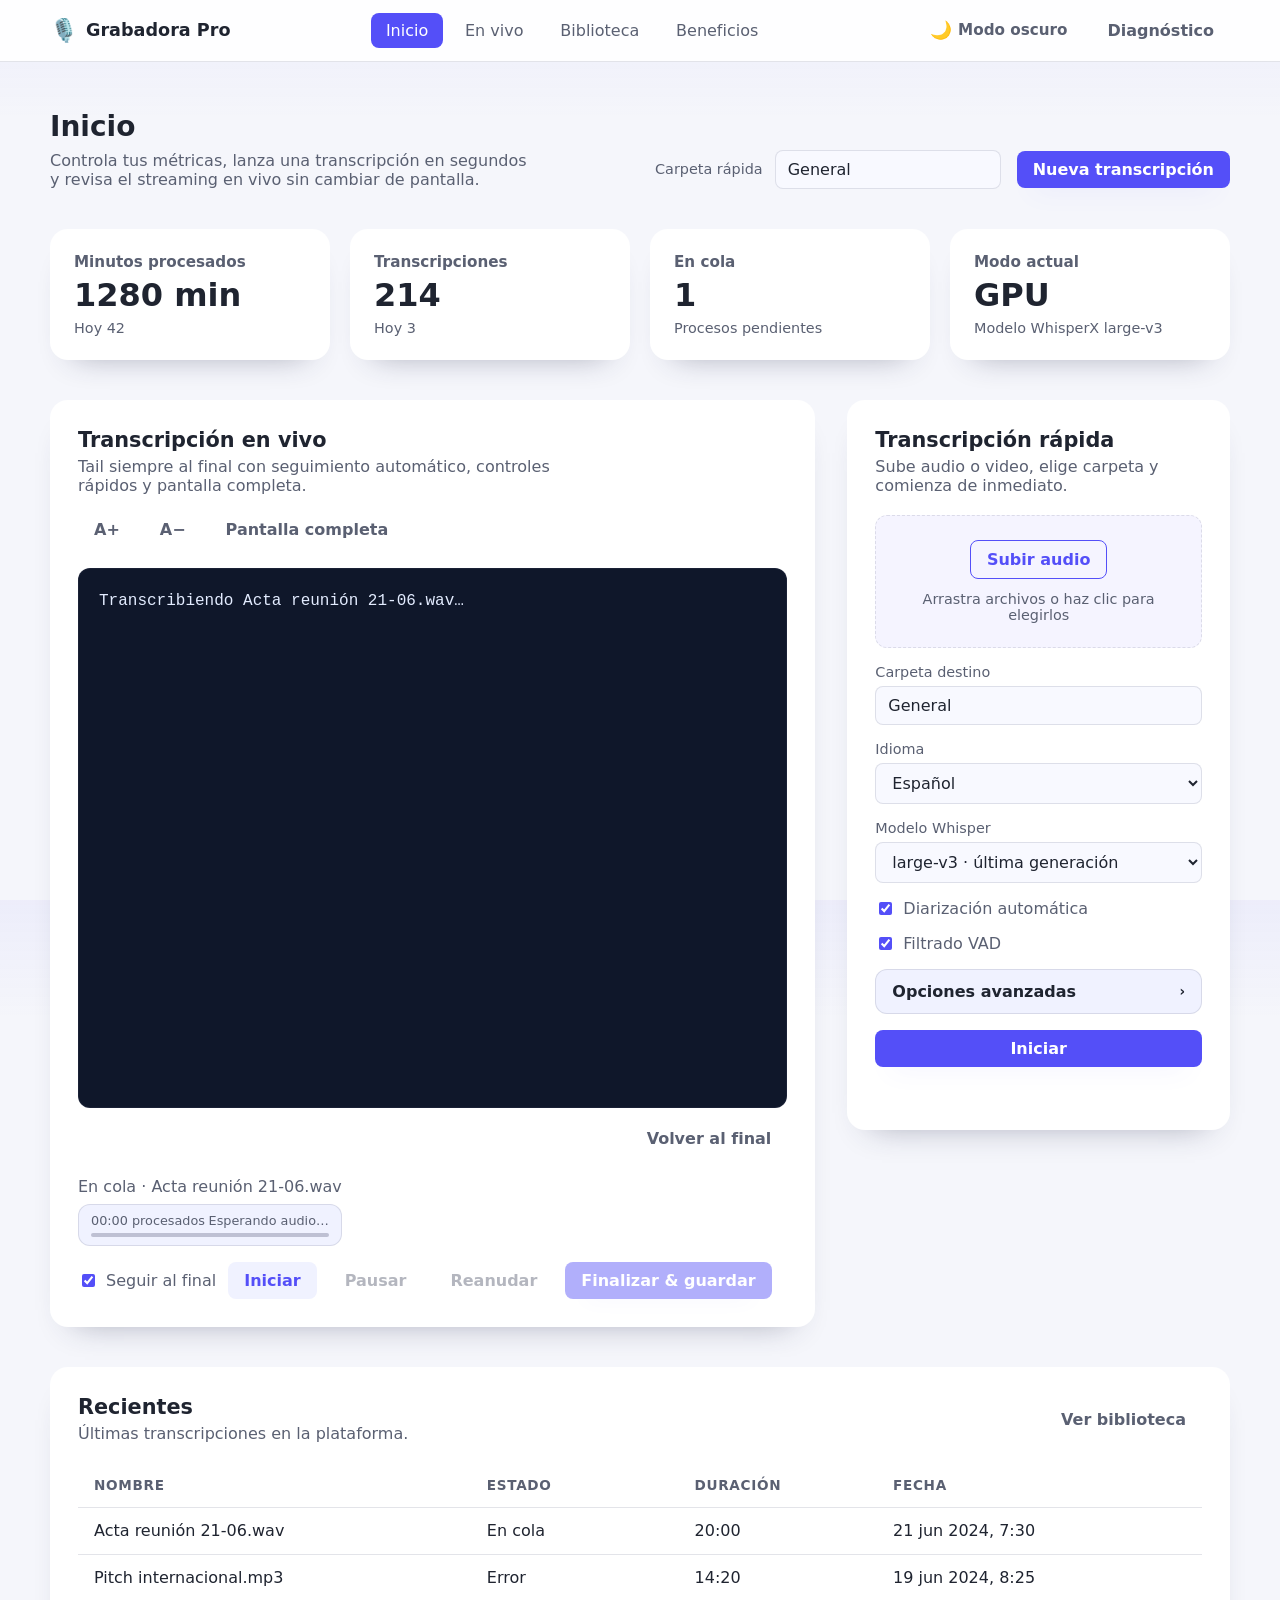
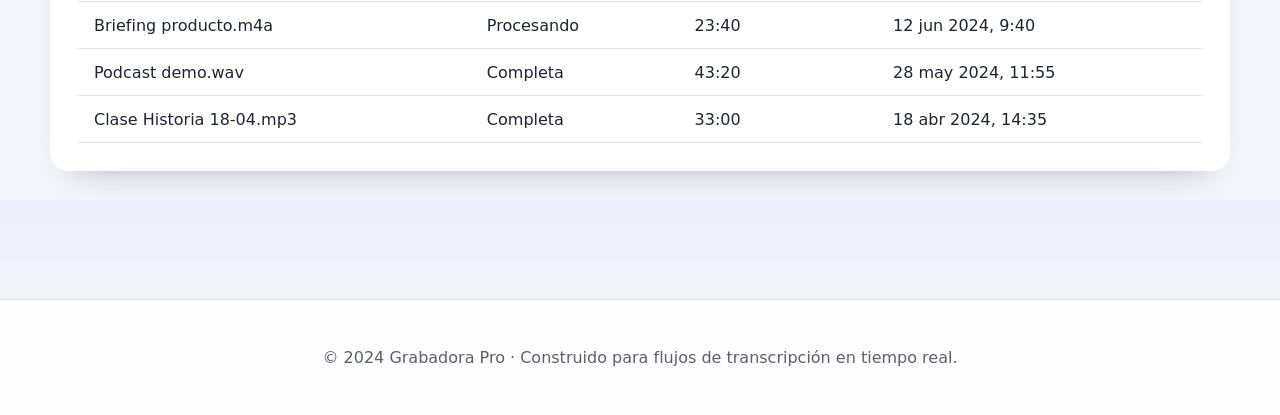
==== commit 3dc0cd39: "Polish model preparation UX and live progress" ====
--- a/frontend/index.html
+++ b/frontend/index.html
@@ -125,7 +125,26 @@
                 <button class="btn btn--ghost live-return" id="home-live-return" type="button" hidden>Volver al final</button>
               </div>
               <footer class="live-panel__footer">
-                <div class="live-panel__status" id="home-live-status">Listo para grabar.</div>
+                <div class="live-panel__status-area">
+                  <div class="live-panel__status" id="home-live-status">Listo para grabar.</div>
+                  <div class="live-progress" id="home-live-progress" hidden>
+                    <div class="live-progress__meta">
+                      <span id="home-live-progress-label">00:00 procesados</span>
+                      <span id="home-live-progress-rate">Esperando audio…</span>
+                    </div>
+                    <div
+                      class="live-progress__bar"
+                      id="home-live-progress-bar"
+                      role="progressbar"
+                      aria-valuemin="0"
+                      aria-valuemax="100"
+                      aria-valuenow="0"
+                      aria-labelledby="home-live-progress-label"
+                    >
+                      <span class="live-progress__fill" id="home-live-progress-fill"></span>
+                    </div>
+                  </div>
+                </div>
                 <div class="live-panel__controls">
                   <label class="toggle" for="home-live-follow">
                     <input id="home-live-follow" type="checkbox" checked />
@@ -442,6 +461,23 @@
                 <button class="btn btn--ghost live-return" id="live-return" type="button" hidden>Volver al final</button>
               </div>
               <footer class="live-view__footer">
+                <div class="live-progress" id="live-progress" hidden>
+                  <div class="live-progress__meta">
+                    <span id="live-progress-label">00:00 procesados</span>
+                    <span id="live-progress-rate">Esperando audio…</span>
+                  </div>
+                  <div
+                    class="live-progress__bar"
+                    id="live-progress-bar"
+                    role="progressbar"
+                    aria-valuemin="0"
+                    aria-valuemax="100"
+                    aria-valuenow="0"
+                    aria-labelledby="live-progress-label"
+                  >
+                    <span class="live-progress__fill" id="live-progress-fill"></span>
+                  </div>
+                </div>
                 <label class="toggle" for="live-follow">
                   <input id="live-follow" type="checkbox" checked />
                   <span>Seguir al final</span>
@@ -476,7 +512,7 @@
               <header class="panel__header">
                 <div>
                   <h2 class="panel__title" id="job-text-heading">Texto completo</h2>
-                  <p class="panel__subtitle">Streaming incremental con seguimiento automático.</p>
+                  <p class="panel__subtitle">Streaming incremental con progreso estimado en tiempo real.</p>
                 </div>
                 <div class="panel__actions">
                   <label class="field field--inline" for="job-tail-size">
@@ -491,6 +527,27 @@
                 </div>
               </header>
               <div class="job-text__body">
+                <div class="job-statusline" id="job-live-status" role="status" aria-live="polite">
+                  Selecciona una transcripción para ver el progreso.
+                </div>
+                <div class="job-progress" id="job-progress" hidden>
+                  <div class="job-progress__meta">
+                    <span id="job-progress-label">00:00 / 00:00</span>
+                    <span id="job-progress-eta">—</span>
+                  </div>
+                  <div
+                    class="job-progress__bar"
+                    id="job-progress-bar"
+                    role="progressbar"
+                    aria-valuemin="0"
+                    aria-valuemax="100"
+                    aria-valuenow="0"
+                    aria-labelledby="job-progress-label"
+                    aria-describedby="job-progress-eta"
+                  >
+                    <span class="job-progress__fill" id="job-progress-fill"></span>
+                  </div>
+                </div>
                 <div class="live-tail job-tail" id="job-tail" data-tail>
                   <pre class="live-tail__text" id="job-text-content">Elige una transcripción para verla aquí.</pre>
                 </div>
@@ -566,9 +623,9 @@
               <h2 class="panel__title" id="benefits-heading">Planes y ventajas</h2>
             </header>
             <ul class="benefits-list" id="benefits-list">
-              <li>Resúmenes IA listos para compartir.</li>
-              <li>Exportaciones en Markdown, TXT y SRT con un clic.</li>
-              <li>Colaboración con carpetas compartidas y enlaces seguros.</li>
+              <li>Checkout seguro con tarjeta, PayPal y transferencias SEPA con confirmación inmediata.</li>
+              <li>Facturas automáticas mensuales con desglose de consumo, IVA y descarga en PDF.</li>
+              <li>Panel financiero para actualizar métodos de pago, límites de gasto y recibos compartidos.</li>
             </ul>
           </section>
           <section class="panel" aria-labelledby="pricing-heading">
@@ -621,6 +678,29 @@
       </details>
     </template>
 
+    <div class="model-prep" id="model-prep" hidden>
+      <div class="model-prep__dialog" role="alertdialog" aria-modal="true" aria-labelledby="model-prep-title">
+        <h2 class="model-prep__title" id="model-prep-title">Preparando modelo…</h2>
+        <p class="model-prep__message" id="model-prep-message">Comprobando caché local…</p>
+        <div
+          class="model-prep__bar"
+          id="model-prep-bar"
+          role="progressbar"
+          aria-valuemin="0"
+          aria-valuemax="100"
+          aria-valuenow="0"
+        >
+          <span class="model-prep__fill" id="model-prep-fill"></span>
+        </div>
+        <p class="model-prep__percent"><span id="model-prep-percent">0%</span></p>
+        <div class="model-prep__actions">
+          <button class="btn btn--ghost model-prep__cancel" id="model-prep-cancel" type="button">
+            Cancelar descarga
+          </button>
+        </div>
+      </div>
+    </div>
+
     <script type="module" src="app.js"></script>
   </body>
 </html>
--- a/frontend/styles.css
+++ b/frontend/styles.css
@@ -355,11 +355,13 @@
   font-size: 1rem;
   line-height: 1.6;
   overflow-y: auto;
-  min-height: clamp(320px, 65vh, 820px);
+  overflow-x: hidden;
+  min-height: clamp(320px, 55vh, 820px);
+  max-height: clamp(320px, 65vh, 820px);
 }
 
 .live-panel .live-tail {
-  height: clamp(320px, 65vh, 820px);
+  height: clamp(320px, 60vh, 820px);
 }
 
 .live-view .live-tail {
@@ -367,8 +369,97 @@
 }
 
 .job-tail {
-  min-height: clamp(320px, 60vh, 760px);
+  min-height: clamp(320px, 55vh, 760px);
+  max-height: clamp(320px, 62vh, 780px);
   background: var(--job-bg);
+}
+
+.job-statusline {
+  font-size: 0.95rem;
+  color: var(--text-soft);
+}
+
+.job-progress {
+  display: flex;
+  flex-direction: column;
+  gap: 0.45rem;
+  padding: 0.75rem 1rem;
+  border: 1px solid var(--border);
+  border-radius: var(--radius-md);
+  background: var(--surface-alt);
+  color: var(--text-soft);
+}
+
+html.dark .job-progress {
+  background: rgba(17, 23, 42, 0.35);
+}
+
+.job-progress__meta {
+  display: flex;
+  align-items: center;
+  justify-content: space-between;
+  font-size: 0.85rem;
+}
+
+.job-progress__bar {
+  position: relative;
+  height: 6px;
+  border-radius: 999px;
+  background: var(--border-strong);
+  overflow: hidden;
+}
+
+.job-progress__fill {
+  position: absolute;
+  inset: 0;
+  width: 0%;
+  background: linear-gradient(90deg, var(--primary), var(--primary-strong));
+  transition: width 0.4s ease;
+}
+
+.live-panel__status-area {
+  display: flex;
+  flex-direction: column;
+  gap: 0.5rem;
+  max-width: min(360px, 55vw);
+}
+
+.live-progress {
+  display: flex;
+  flex-direction: column;
+  gap: 0.35rem;
+  padding: 0.5rem 0.75rem;
+  border: 1px solid var(--border);
+  border-radius: var(--radius-md);
+  background: var(--surface-alt);
+  color: var(--text-soft);
+}
+
+html.dark .live-progress {
+  background: rgba(17, 23, 42, 0.35);
+}
+
+.live-progress__meta {
+  display: flex;
+  align-items: center;
+  justify-content: space-between;
+  font-size: 0.8rem;
+}
+
+.live-progress__bar {
+  position: relative;
+  height: 4px;
+  border-radius: 999px;
+  background: var(--border-strong);
+  overflow: hidden;
+}
+
+.live-progress__fill {
+  position: absolute;
+  inset: 0;
+  width: 0%;
+  background: linear-gradient(90deg, var(--primary), var(--primary-strong));
+  transition: width 0.4s ease;
 }
 
 .live-tail__text {
@@ -726,6 +817,12 @@
   background: var(--primary-soft);
 }
 
+.pricing-card__payment {
+  margin: 0.75rem 0 0;
+  font-size: 0.85rem;
+  color: var(--text-soft);
+}
+
 .prompt-text {
   width: 100%;
   border-radius: var(--radius-md);
@@ -922,7 +1019,9 @@
   display: grid;
   gap: 0.75rem;
   margin: 0;
-  padding-left: 1.2rem;
+  padding: 0;
+  display: grid;
+  gap: 0.6rem;
 }
 
 .breadcrumbs {
@@ -976,6 +1075,82 @@
   z-index: 40;
   background: var(--surface);
   padding: 2rem;
+}
+
+.model-prep {
+  position: fixed;
+  inset: 0;
+  display: flex;
+  align-items: center;
+  justify-content: center;
+  background: rgba(15, 23, 42, 0.35);
+  backdrop-filter: blur(3px);
+  z-index: 2000;
+  padding: 1.5rem;
+}
+
+.model-prep[hidden] {
+  display: none;
+}
+
+.model-prep__dialog {
+  background: var(--surface);
+  border-radius: var(--radius-lg);
+  padding: 2rem;
+  box-shadow: 0 25px 45px rgba(15, 23, 42, 0.25);
+  width: min(90vw, 420px);
+  display: flex;
+  flex-direction: column;
+  gap: 1rem;
+  text-align: center;
+}
+
+html.dark .model-prep__dialog {
+  background: rgba(15, 23, 42, 0.88);
+}
+
+.model-prep__title {
+  margin: 0;
+  font-size: 1.3rem;
+}
+
+.model-prep__message {
+  margin: 0;
+  color: var(--text-soft);
+  font-size: 0.95rem;
+}
+
+.model-prep__bar {
+  position: relative;
+  height: 8px;
+  border-radius: 999px;
+  background: var(--border-strong);
+  overflow: hidden;
+}
+
+.model-prep__fill {
+  position: absolute;
+  inset: 0;
+  width: 0%;
+  background: linear-gradient(90deg, var(--primary), var(--primary-strong));
+  transition: width 0.4s ease;
+}
+
+.model-prep__percent {
+  margin: 0;
+  font-weight: 600;
+  font-size: 0.95rem;
+  color: var(--text-soft);
+}
+
+.model-prep__actions {
+  display: flex;
+  justify-content: center;
+  margin-top: 0.25rem;
+}
+
+.model-prep__cancel {
+  min-width: 0;
 }
 
 .hidden {
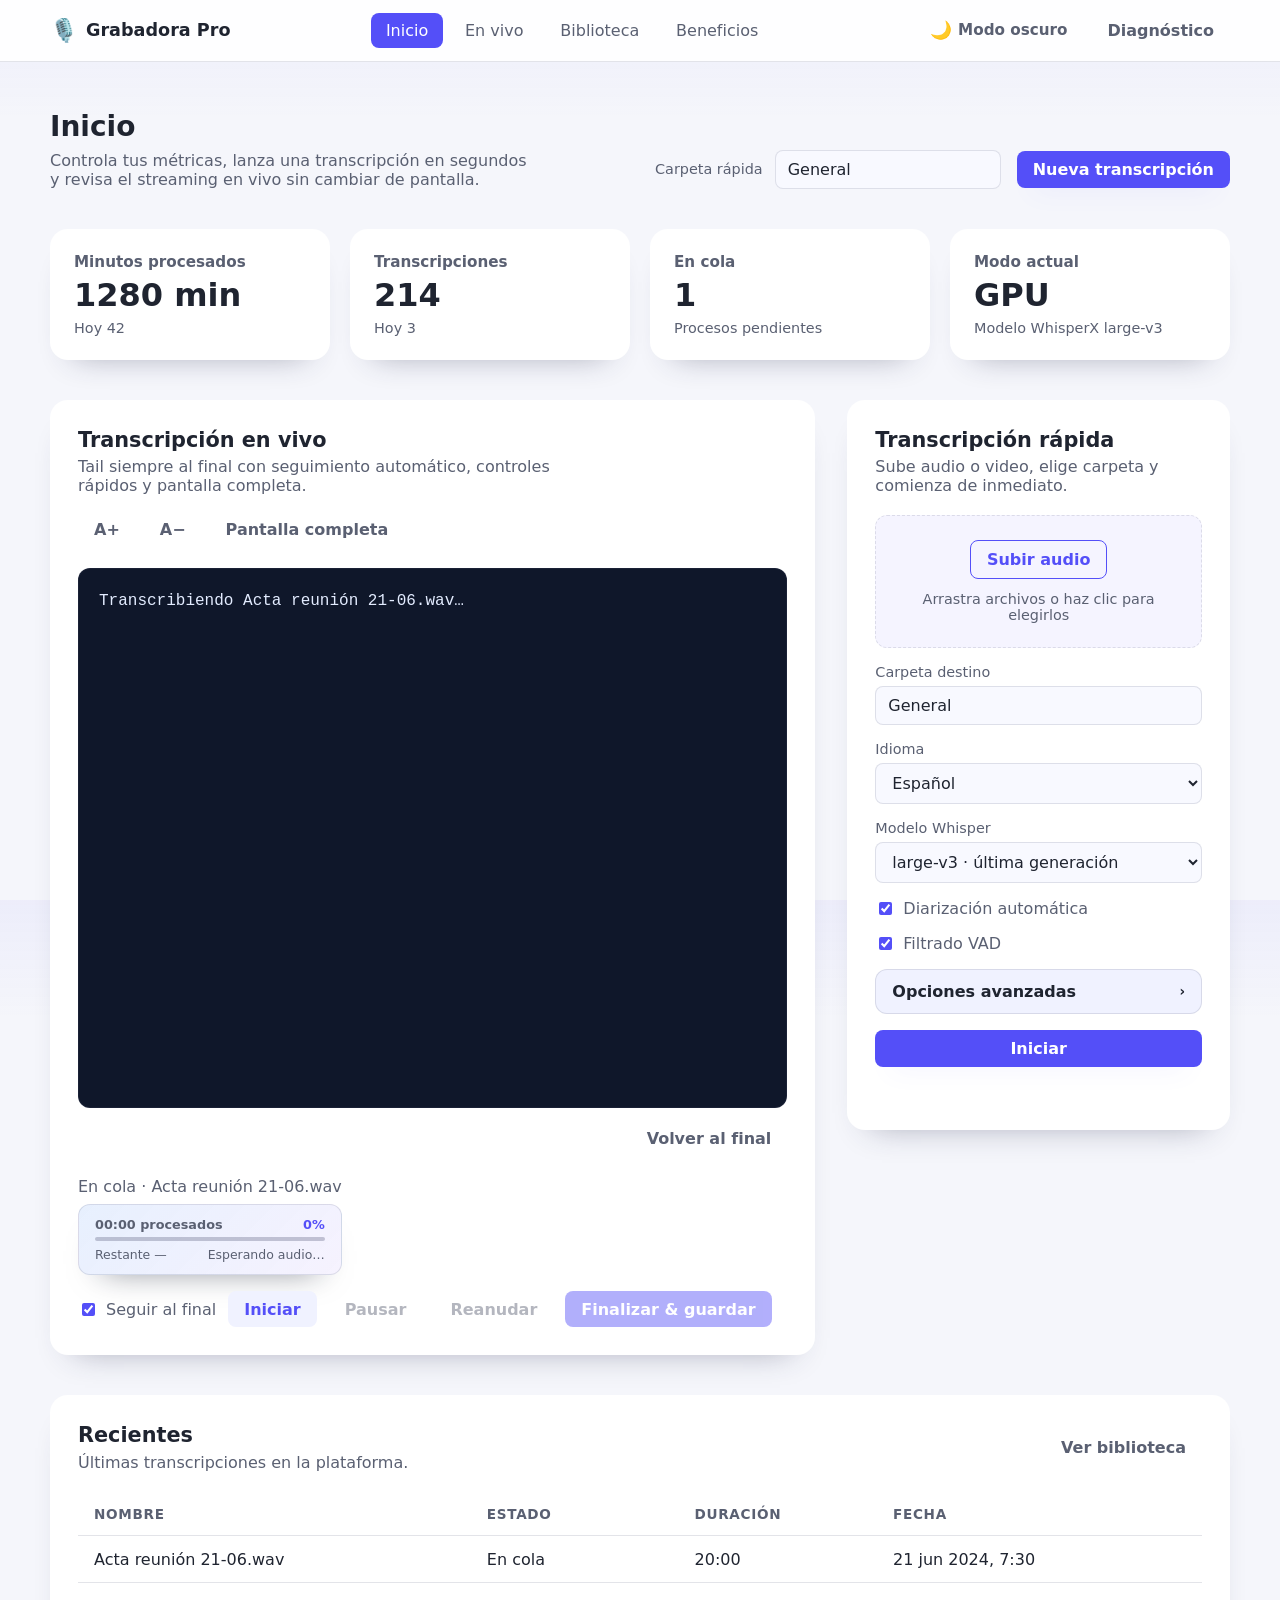
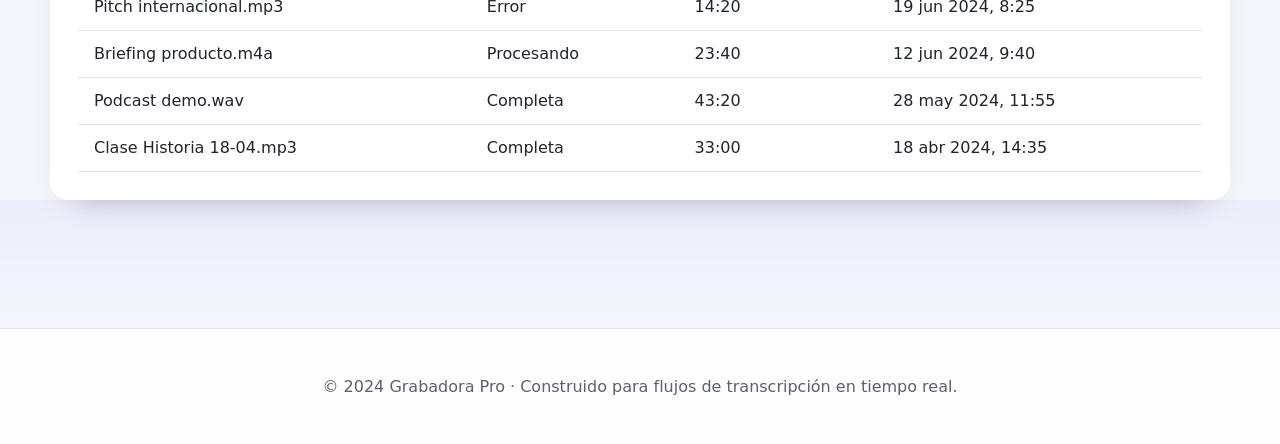
==== commit 76ef8f11: "Normalize live audio chunks and refresh premium plan UX" ====
--- a/frontend/index.html
+++ b/frontend/index.html
@@ -129,8 +129,8 @@
                   <div class="live-panel__status" id="home-live-status">Listo para grabar.</div>
                   <div class="live-progress" id="home-live-progress" hidden>
                     <div class="live-progress__meta">
-                      <span id="home-live-progress-label">00:00 procesados</span>
-                      <span id="home-live-progress-rate">Esperando audio…</span>
+                      <span class="live-progress__label" id="home-live-progress-label">00:00 procesados</span>
+                      <span class="live-progress__percent" id="home-live-progress-percent">0%</span>
                     </div>
                     <div
                       class="live-progress__bar"
@@ -142,6 +142,10 @@
                       aria-labelledby="home-live-progress-label"
                     >
                       <span class="live-progress__fill" id="home-live-progress-fill"></span>
+                    </div>
+                    <div class="live-progress__status">
+                      <span id="home-live-progress-remaining">Restante —</span>
+                      <span id="home-live-progress-rate">Esperando audio…</span>
                     </div>
                   </div>
                 </div>
@@ -463,8 +467,8 @@
               <footer class="live-view__footer">
                 <div class="live-progress" id="live-progress" hidden>
                   <div class="live-progress__meta">
-                    <span id="live-progress-label">00:00 procesados</span>
-                    <span id="live-progress-rate">Esperando audio…</span>
+                    <span class="live-progress__label" id="live-progress-label">00:00 procesados</span>
+                    <span class="live-progress__percent" id="live-progress-percent">0%</span>
                   </div>
                   <div
                     class="live-progress__bar"
@@ -476,6 +480,10 @@
                     aria-labelledby="live-progress-label"
                   >
                     <span class="live-progress__fill" id="live-progress-fill"></span>
+                  </div>
+                  <div class="live-progress__status">
+                    <span id="live-progress-remaining">Restante —</span>
+                    <span id="live-progress-rate">Esperando audio…</span>
                   </div>
                 </div>
                 <label class="toggle" for="live-follow">
@@ -623,9 +631,18 @@
               <h2 class="panel__title" id="benefits-heading">Planes y ventajas</h2>
             </header>
             <ul class="benefits-list" id="benefits-list">
-              <li>Checkout seguro con tarjeta, PayPal y transferencias SEPA con confirmación inmediata.</li>
-              <li>Facturas automáticas mensuales con desglose de consumo, IVA y descarga en PDF.</li>
-              <li>Panel financiero para actualizar métodos de pago, límites de gasto y recibos compartidos.</li>
+              <li>
+                <strong>Checkout seguro y adaptable:</strong> cada plan abre un flujo cifrado con 3‑D Secure opcional, opciones de
+                PayPal y transferencias SEPA con verificación en menos de un minuto.
+              </li>
+              <li>
+                <strong>Facturación automática:</strong> emitimos facturas con IVA desglosado, conversión de divisa y recordatorios
+                de renovación para cumplir con auditorías y obligaciones fiscales.
+              </li>
+              <li>
+                <strong>Centro de pagos avanzado:</strong> gestiona límites de gasto por miembro, invita a finanzas como
+                observadores y descarga recibos en PDF o CSV siempre que lo necesites.
+              </li>
             </ul>
           </section>
           <section class="panel" aria-labelledby="pricing-heading">
@@ -701,6 +718,33 @@
       </div>
     </div>
 
+    <div class="plan-dialog" id="plan-dialog" hidden>
+      <div class="plan-dialog__backdrop" data-plan-dismiss></div>
+      <div class="plan-dialog__panel" role="dialog" aria-modal="true" aria-labelledby="plan-dialog-title" tabindex="-1">
+        <button class="plan-dialog__close" type="button" data-plan-dismiss aria-label="Cerrar resumen de plan">×</button>
+        <header class="plan-dialog__header">
+          <p class="plan-dialog__badge" id="plan-dialog-badge">Plan premium</p>
+          <h2 class="plan-dialog__title" id="plan-dialog-title">Selecciona tu plan</h2>
+          <p class="plan-dialog__subtitle" id="plan-dialog-subtitle"></p>
+        </header>
+        <div class="plan-dialog__price" id="plan-dialog-price">
+          <span class="plan-dialog__amount" id="plan-dialog-amount">—</span>
+          <span class="plan-dialog__cadence" id="plan-dialog-cadence"></span>
+        </div>
+        <div class="plan-dialog__body">
+          <h3 class="plan-dialog__section-title">Qué incluye</h3>
+          <ul class="plan-dialog__features" id="plan-dialog-features"></ul>
+          <h3 class="plan-dialog__section-title">Cómo se realiza el pago</h3>
+          <ol class="plan-dialog__steps" id="plan-dialog-steps"></ol>
+          <p class="plan-dialog__note" id="plan-dialog-payment"></p>
+        </div>
+        <footer class="plan-dialog__footer">
+          <a class="btn btn--primary" id="plan-dialog-checkout" href="#" target="_blank" rel="noopener">Ir al checkout seguro</a>
+          <button class="btn btn--ghost" type="button" data-plan-dismiss>Seguir explorando</button>
+        </footer>
+      </div>
+    </div>
+
     <script type="module" src="app.js"></script>
   </body>
 </html>
--- a/frontend/styles.css
+++ b/frontend/styles.css
@@ -428,15 +428,17 @@
   display: flex;
   flex-direction: column;
   gap: 0.35rem;
-  padding: 0.5rem 0.75rem;
+  padding: 0.75rem 1rem;
   border: 1px solid var(--border);
   border-radius: var(--radius-md);
-  background: var(--surface-alt);
-  color: var(--text-soft);
+  background: linear-gradient(135deg, rgba(59, 130, 246, 0.12), rgba(139, 92, 246, 0.08));
+  color: var(--text-soft);
+  box-shadow: 0 18px 32px -24px rgba(15, 23, 42, 0.6);
 }
 
 html.dark .live-progress {
-  background: rgba(17, 23, 42, 0.35);
+  background: linear-gradient(135deg, rgba(37, 99, 235, 0.18), rgba(168, 85, 247, 0.12));
+  border-color: rgba(148, 163, 184, 0.18);
 }
 
 .live-progress__meta {
@@ -444,6 +446,16 @@
   align-items: center;
   justify-content: space-between;
   font-size: 0.8rem;
+  font-weight: 600;
+}
+
+.live-progress__label {
+  color: var(--text-strong);
+}
+
+.live-progress__percent {
+  font-variant-numeric: tabular-nums;
+  color: var(--primary);
 }
 
 .live-progress__bar {
@@ -460,6 +472,22 @@
   width: 0%;
   background: linear-gradient(90deg, var(--primary), var(--primary-strong));
   transition: width 0.4s ease;
+}
+
+.live-progress__status {
+  display: flex;
+  align-items: center;
+  justify-content: space-between;
+  font-size: 0.78rem;
+  color: var(--text-soft);
+  gap: 0.5rem;
+}
+
+.live-progress__status span {
+  display: inline-flex;
+  align-items: center;
+  gap: 0.25rem;
+  font-variant-numeric: tabular-nums;
 }
 
 .live-tail__text {
@@ -760,13 +788,22 @@
 }
 
 .pricing-card {
-  border: 1px solid var(--border);
-  border-radius: var(--radius-md);
-  background: var(--surface-alt);
-  padding: 1.5rem;
+  position: relative;
+  border: 1px solid rgba(148, 163, 184, 0.3);
+  border-radius: var(--radius-lg);
+  background: linear-gradient(165deg, rgba(255, 255, 255, 0.96), rgba(248, 250, 252, 0.86));
+  padding: 1.75rem;
   display: flex;
   flex-direction: column;
   gap: 1rem;
+  box-shadow: 0 28px 48px -32px rgba(15, 23, 42, 0.45);
+  overflow: hidden;
+}
+
+html.dark .pricing-card {
+  background: linear-gradient(160deg, rgba(15, 23, 42, 0.86), rgba(30, 41, 59, 0.92));
+  border-color: rgba(148, 163, 184, 0.16);
+  box-shadow: 0 28px 48px -32px rgba(15, 23, 42, 0.75);
 }
 
 .pricing-card__header {
@@ -775,9 +812,26 @@
   gap: 0.25rem;
 }
 
+.pricing-card__badge {
+  align-self: flex-start;
+  font-size: 0.7rem;
+  letter-spacing: 0.08em;
+  text-transform: uppercase;
+  padding: 0.25rem 0.5rem;
+  border-radius: 999px;
+  background: rgba(59, 130, 246, 0.14);
+  color: var(--primary);
+  font-weight: 600;
+}
+
+html.dark .pricing-card__badge {
+  background: rgba(59, 130, 246, 0.22);
+}
+
 .pricing-card__title {
   margin: 0;
-  font-size: 1.15rem;
+  font-size: 1.2rem;
+  font-weight: 600;
 }
 
 .pricing-card__price {
@@ -803,24 +857,183 @@
   margin-top: auto;
   display: inline-flex;
   align-self: flex-start;
-  border: 1px solid var(--border);
-  border-radius: var(--radius-sm);
-  padding: 0.5rem 1rem;
+  border: none;
+  border-radius: 999px;
+  padding: 0.55rem 1.4rem;
   text-decoration: none;
-  color: inherit;
-  transition: border 0.2s ease, background 0.2s ease;
+  color: #fff;
+  background: linear-gradient(135deg, var(--primary), var(--primary-strong));
+  box-shadow: 0 16px 32px -20px rgba(59, 130, 246, 0.75);
+  font-weight: 600;
+  transition: transform 0.2s ease, box-shadow 0.2s ease;
 }
 
 .pricing-card__cta:hover,
 .pricing-card__cta:focus-visible {
-  border-color: var(--primary);
-  background: var(--primary-soft);
+  transform: translateY(-2px);
+  box-shadow: 0 18px 36px -18px rgba(59, 130, 246, 0.85);
 }
 
 .pricing-card__payment {
   margin: 0.75rem 0 0;
   font-size: 0.85rem;
   color: var(--text-soft);
+}
+
+.plan-dialog {
+  position: fixed;
+  inset: 0;
+  display: grid;
+  place-items: center;
+  padding: 1.5rem;
+  backdrop-filter: blur(8px);
+  background: rgba(15, 23, 42, 0.48);
+  z-index: 1200;
+  opacity: 0;
+  pointer-events: none;
+  transition: opacity 0.3s ease;
+}
+
+.plan-dialog.is-visible {
+  opacity: 1;
+  pointer-events: auto;
+}
+
+.plan-dialog__backdrop {
+  position: absolute;
+  inset: 0;
+}
+
+.plan-dialog__panel {
+  position: relative;
+  display: flex;
+  flex-direction: column;
+  gap: 1rem;
+  padding: 2rem;
+  width: min(540px, 100%);
+  border-radius: var(--radius-lg);
+  background: var(--surface);
+  border: 1px solid rgba(148, 163, 184, 0.25);
+  box-shadow: 0 36px 68px -40px rgba(15, 23, 42, 0.65);
+  opacity: 0;
+  transform: translateY(24px);
+  transition: opacity 0.3s ease, transform 0.3s ease;
+}
+
+html.dark .plan-dialog__panel {
+  background: linear-gradient(160deg, rgba(15, 23, 42, 0.96), rgba(30, 41, 59, 0.92));
+  border-color: rgba(148, 163, 184, 0.18);
+}
+
+.plan-dialog.is-visible .plan-dialog__panel {
+  opacity: 1;
+  transform: translateY(0);
+}
+
+.plan-dialog__close {
+  position: absolute;
+  top: 1rem;
+  right: 1rem;
+  background: none;
+  border: none;
+  font-size: 1.5rem;
+  line-height: 1;
+  color: var(--text-soft);
+  cursor: pointer;
+}
+
+.plan-dialog__badge {
+  font-size: 0.7rem;
+  text-transform: uppercase;
+  letter-spacing: 0.08em;
+  background: rgba(59, 130, 246, 0.14);
+  color: var(--primary);
+  align-self: flex-start;
+  padding: 0.25rem 0.5rem;
+  border-radius: 999px;
+  font-weight: 600;
+}
+
+html.dark .plan-dialog__badge {
+  background: rgba(59, 130, 246, 0.22);
+}
+
+.plan-dialog__title {
+  margin: 0;
+  font-size: 1.6rem;
+}
+
+.plan-dialog__subtitle {
+  margin: 0;
+  color: var(--text-soft);
+}
+
+.plan-dialog__price {
+  display: flex;
+  align-items: baseline;
+  gap: 0.5rem;
+}
+
+.plan-dialog__amount {
+  font-size: 2.4rem;
+  font-weight: 700;
+}
+
+.plan-dialog__cadence {
+  color: var(--text-soft);
+  font-weight: 500;
+}
+
+.plan-dialog__body {
+  display: flex;
+  flex-direction: column;
+  gap: 0.75rem;
+}
+
+.plan-dialog__section-title {
+  margin: 0;
+  font-size: 0.95rem;
+  text-transform: uppercase;
+  letter-spacing: 0.08em;
+  color: var(--text-soft);
+}
+
+.plan-dialog__features,
+.plan-dialog__steps {
+  margin: 0;
+  padding-left: 1.25rem;
+  display: grid;
+  gap: 0.4rem;
+  color: var(--text-soft);
+}
+
+.plan-dialog__steps {
+  list-style: decimal;
+}
+
+.plan-dialog__note {
+  margin: 0.5rem 0 0;
+  font-size: 0.85rem;
+  color: var(--text-soft);
+}
+
+.plan-dialog__footer {
+  display: flex;
+  flex-wrap: wrap;
+  gap: 0.5rem;
+  justify-content: flex-end;
+}
+
+.plan-dialog__footer .btn--primary {
+  min-width: 0;
+}
+
+.plan-dialog__panel:focus {
+  outline: none;
+}
+
+body.has-modal {
+  overflow: hidden;
 }
 
 .prompt-text {
